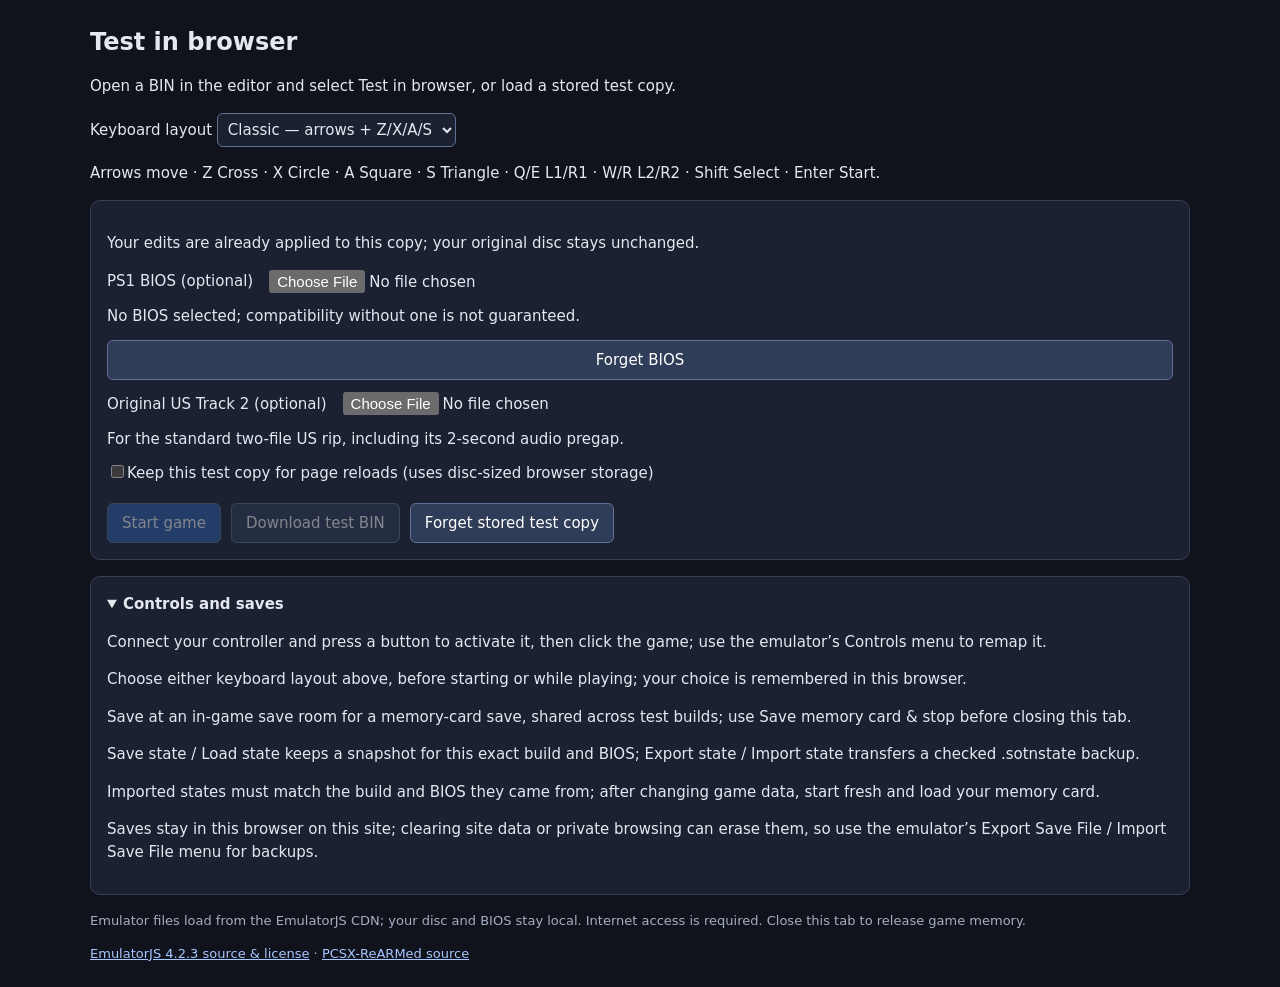
==== play.html @ ab30cd26 "Emulator on browser" ====
<!doctype html>
<html lang="en">
<head>
  <meta charset="utf-8">
  <meta name="viewport" content="width=device-width,initial-scale=1">
  <title>SOTN — Test in browser</title>
  <link rel="stylesheet" href="play.css">
</head>
<body>
  <main>
    <h1>Test in browser</h1>
    <p id="status" role="status">Waiting for a test copy from the editor…</p>
    <label>Keyboard layout
      <select id="keyboardPreset">
        <option value="classic">Classic — arrows + Z/X/A/S</option>
        <option value="wasd">WASD + I/J/K/L</option>
      </select>
    </label>
    <p id="keyboardHelp"></p>
    <section id="setup" aria-label="Game setup">
      <p>Your edits are already applied to this copy; your original disc stays unchanged.</p>
      <div class="options">
        <label>PS1 BIOS (optional)<input id="bios" type="file" accept=".bin"></label>
        <span id="biosName">No BIOS selected; compatibility without one is not guaranteed.</span>
        <button id="forgetBios" type="button">Forget BIOS</button>
        <label>Original US Track 2 (optional)<input id="audio" type="file" accept=".bin"></label>
        <span>For the standard two-file US rip, including its 2-second audio pregap.</span>
        <label class="check"><input id="keepBuild" type="checkbox">Keep this test copy for page reloads (uses disc-sized browser storage)</label>
      </div>
      <div class="actions">
        <button id="start" type="button" disabled>Start game</button>
        <button id="download" type="button" disabled>Download test BIN</button>
        <button id="resume" type="button" hidden>Load last test copy</button>
        <button id="forgetBuild" type="button">Forget stored test copy</button>
      </div>
    </section>
    <div id="game" aria-label="PlayStation emulator"></div>
    <button id="stop" type="button" hidden>Save memory card &amp; stop</button>
    <div id="stateControls" class="actions" hidden>
      <button id="saveState" type="button">Save state</button>
      <button id="loadState" type="button">Load state</button>
      <button id="exportState" type="button">Export state</button>
      <label>Import state <input id="importState" type="file" accept=".sotnstate"></label>
    </div>
    <p id="stateStatus" role="status"></p>
    <p id="saveStatus" role="status"></p>
    <details open>
      <summary>Controls and saves</summary>
      <p>Connect your controller and press a button to activate it, then click the game; use the emulator’s Controls menu to remap it.</p>
      <p>Choose either keyboard layout above, before starting or while playing; your choice is remembered in this browser.</p>
      <p>Save at an in-game save room for a memory-card save, shared across test builds; use Save memory card &amp; stop before closing this tab.</p>
      <p>Save state / Load state keeps a snapshot for this exact build and BIOS; Export state / Import state transfers a checked .sotnstate backup.</p>
      <p>Imported states must match the build and BIOS they came from; after changing game data, start fresh and load your memory card.</p>
      <p>Saves stay in this browser on this site; clearing site data or private browsing can erase them, so use the emulator’s Export Save File / Import Save File menu for backups.</p>
    </details>
    <p class="muted">Emulator files load from the EmulatorJS CDN; your disc and BIOS stay local. Internet access is required. Close this tab to release game memory.</p>
    <footer><a href="https://github.com/EmulatorJS/EmulatorJS/tree/v4.2.3" target="_blank" rel="noopener">EmulatorJS 4.2.3 source &amp; license</a> · <a href="https://github.com/EmulatorJS/pcsx_rearmed" target="_blank" rel="noopener">PCSX-ReARMed source</a></footer>
  </main>
  <script src="play-core.js"></script>
  <script src="play-store.js"></script>
  <script src="play.js"></script>
</body>
</html>
---- play.css ----
:root{color-scheme:dark;font:15px/1.5 system-ui,sans-serif;background:#10131b;color:#e4e8f1}
body{margin:0}main{max-width:1100px;margin:auto;padding:24px}h1{font-size:24px;margin:0 0 10px}
section,details{background:#1b2130;border:1px solid #343e54;border-radius:10px;padding:16px;margin:16px 0}
.options{display:grid;gap:12px}.options label:not(.check){display:flex;align-items:center;gap:16px;flex-wrap:wrap}
.actions{display:flex;gap:10px;flex-wrap:wrap;margin-top:18px}button{font:inherit;background:#303d59;color:#fff;border:1px solid #607294;border-radius:6px;padding:8px 14px;cursor:pointer}
button:disabled{opacity:.45;cursor:default}select{font:inherit;padding:6px;background:#1b2130;color:#e4e8f1;border:1px solid #607294;border-radius:6px}#start{background:#315eac}#game{width:100%;height:min(70vh,720px);min-height:360px;background:#000;border-radius:8px;overflow:hidden}#game:empty{display:none}
#stop{margin-top:16px}input{font:inherit}a{color:#a8c6ff}.muted,footer{color:#a5afc3;font-size:13px}summary{cursor:pointer;font-weight:600}[hidden]{display:none!important}
@media(max-width:600px){main{padding:12px}#game{min-height:260px;height:55vh}}
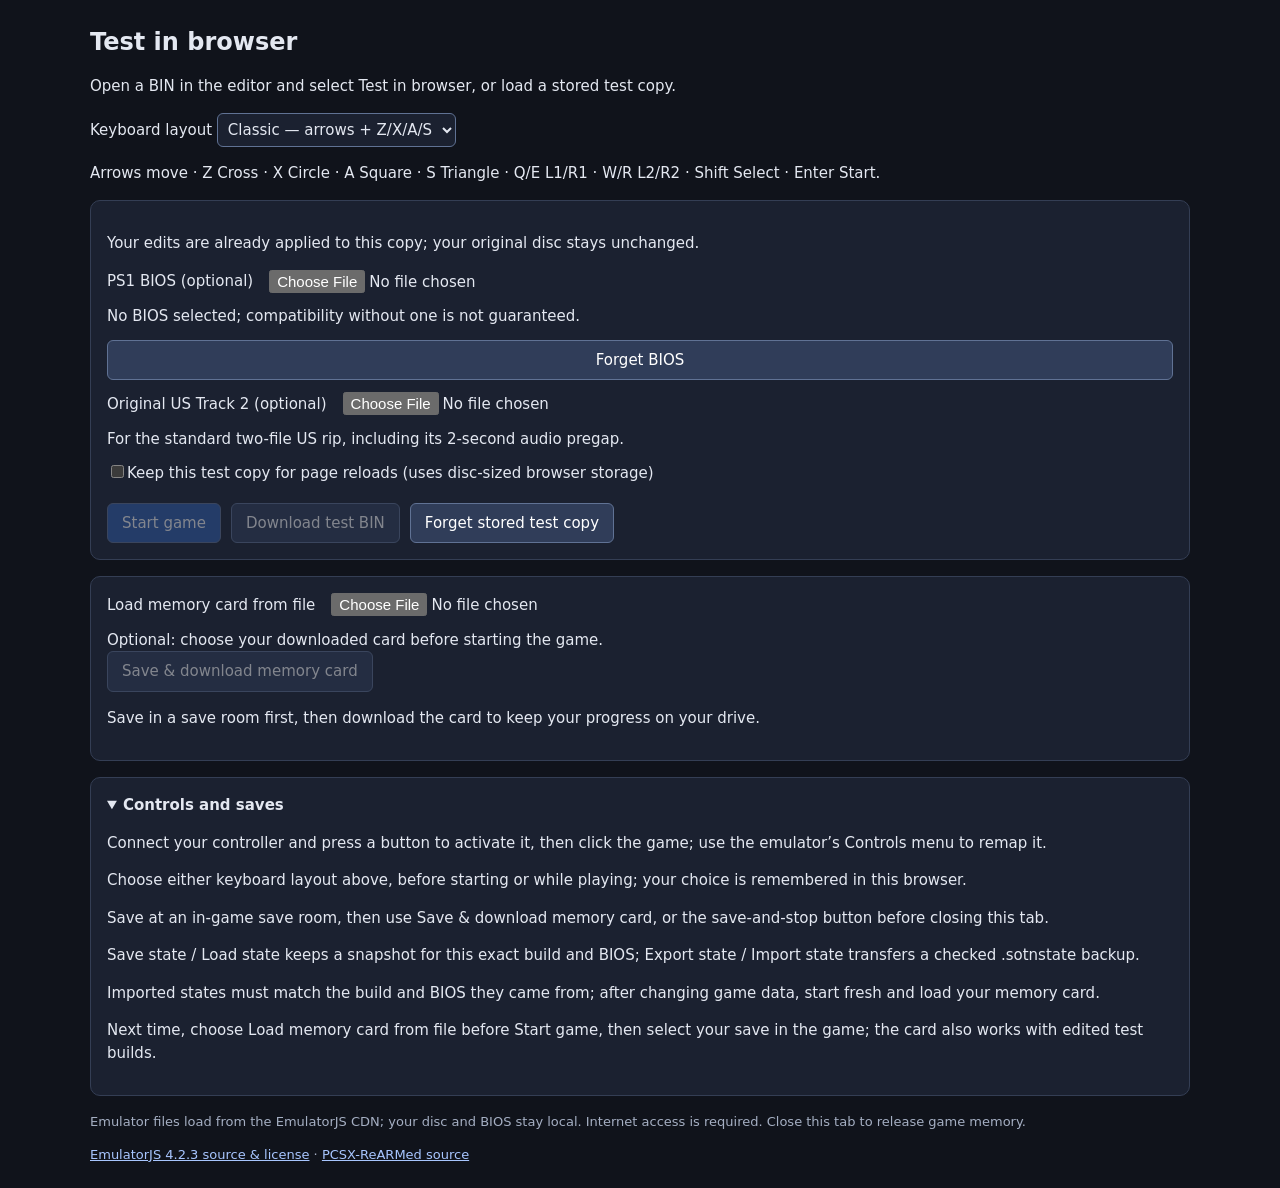
==== commit 141e39b5: "Add portable browser memory-card downloads and file loading" ====
--- a/play.html
+++ b/play.html
@@ -34,8 +34,22 @@
         <button id="forgetBuild" type="button">Forget stored test copy</button>
       </div>
     </section>
+    <section id="cardControls" aria-label="Memory card">
+      <div class="options">
+        <label>Load memory card from file <input id="importCard" type="file" accept=".srm,.mcr,.sav,.bin"></label>
+        <span id="cardName">Optional: choose your downloaded card before starting the game.</span>
+      </div>
+      <button id="downloadCard" type="button" disabled>Save &amp; download memory card</button>
+      <a id="cardDownload" hidden>Download memory card again</a>
+      <p id="cardStatus" role="status"></p>
+      <p>Save in a save room first, then download the card to keep your progress on your drive.</p>
+    </section>
+    <div id="playControls" class="actions" hidden>
+      <button id="fastForward" type="button" aria-pressed="false" aria-keyshortcuts="&#96;">⏩ Fast forward: off</button>
+      <span>Press the backtick key (&#96;) to toggle 3× speed.</span>
+    </div>
     <div id="game" aria-label="PlayStation emulator"></div>
-    <button id="stop" type="button" hidden>Save memory card &amp; stop</button>
+    <button id="stop" type="button" hidden>Save &amp; download memory card and stop</button>
     <div id="stateControls" class="actions" hidden>
       <button id="saveState" type="button">Save state</button>
       <button id="loadState" type="button">Load state</button>
@@ -48,16 +62,17 @@
       <summary>Controls and saves</summary>
       <p>Connect your controller and press a button to activate it, then click the game; use the emulator’s Controls menu to remap it.</p>
       <p>Choose either keyboard layout above, before starting or while playing; your choice is remembered in this browser.</p>
-      <p>Save at an in-game save room for a memory-card save, shared across test builds; use Save memory card &amp; stop before closing this tab.</p>
+      <p>Save at an in-game save room, then use Save &amp; download memory card, or the save-and-stop button before closing this tab.</p>
       <p>Save state / Load state keeps a snapshot for this exact build and BIOS; Export state / Import state transfers a checked .sotnstate backup.</p>
       <p>Imported states must match the build and BIOS they came from; after changing game data, start fresh and load your memory card.</p>
-      <p>Saves stay in this browser on this site; clearing site data or private browsing can erase them, so use the emulator’s Export Save File / Import Save File menu for backups.</p>
+      <p>Next time, choose Load memory card from file before Start game, then select your save in the game; the card also works with edited test builds.</p>
     </details>
     <p class="muted">Emulator files load from the EmulatorJS CDN; your disc and BIOS stay local. Internet access is required. Close this tab to release game memory.</p>
     <footer><a href="https://github.com/EmulatorJS/EmulatorJS/tree/v4.2.3" target="_blank" rel="noopener">EmulatorJS 4.2.3 source &amp; license</a> · <a href="https://github.com/EmulatorJS/pcsx_rearmed" target="_blank" rel="noopener">PCSX-ReARMed source</a></footer>
   </main>
   <script src="play-core.js"></script>
   <script src="play-store.js"></script>
+  <script src="play-card.js"></script>
   <script src="play.js"></script>
 </body>
 </html>
--- a/play.css
+++ b/play.css
@@ -4,5 +4,6 @@
 .options{display:grid;gap:12px}.options label:not(.check){display:flex;align-items:center;gap:16px;flex-wrap:wrap}
 .actions{display:flex;gap:10px;flex-wrap:wrap;margin-top:18px}button{font:inherit;background:#303d59;color:#fff;border:1px solid #607294;border-radius:6px;padding:8px 14px;cursor:pointer}
 button:disabled{opacity:.45;cursor:default}select{font:inherit;padding:6px;background:#1b2130;color:#e4e8f1;border:1px solid #607294;border-radius:6px}#start{background:#315eac}#game{width:100%;height:min(70vh,720px);min-height:360px;background:#000;border-radius:8px;overflow:hidden}#game:empty{display:none}
+#playControls{align-items:center;margin-bottom:12px}#fastForward[aria-pressed="true"]{background:#315eac;border-color:#a8c6ff}
 #stop{margin-top:16px}input{font:inherit}a{color:#a8c6ff}.muted,footer{color:#a5afc3;font-size:13px}summary{cursor:pointer;font-weight:600}[hidden]{display:none!important}
 @media(max-width:600px){main{padding:12px}#game{min-height:260px;height:55vh}}
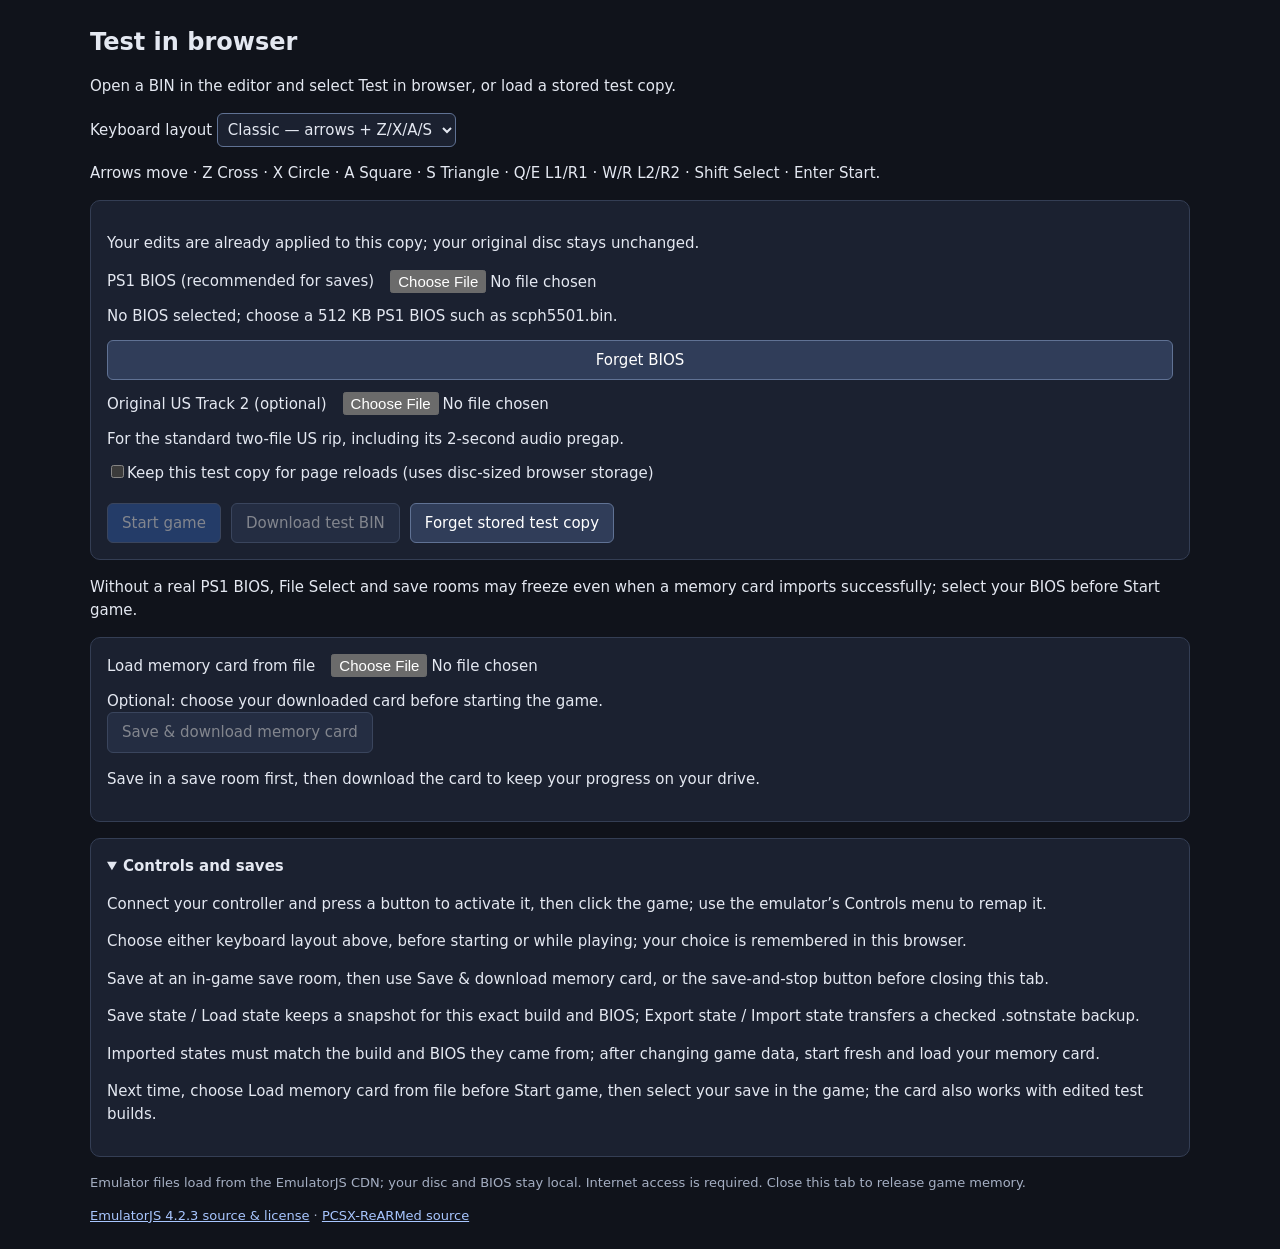
==== commit 11c5ae9f: "Clarify BIOS requirement for reliable browser memory-card access" ====
--- a/play.html
+++ b/play.html
@@ -20,8 +20,8 @@
     <section id="setup" aria-label="Game setup">
       <p>Your edits are already applied to this copy; your original disc stays unchanged.</p>
       <div class="options">
-        <label>PS1 BIOS (optional)<input id="bios" type="file" accept=".bin"></label>
-        <span id="biosName">No BIOS selected; compatibility without one is not guaranteed.</span>
+        <label>PS1 BIOS (recommended for saves)<input id="bios" type="file" accept=".bin"></label>
+        <span id="biosName">No BIOS selected; choose a 512 KB PS1 BIOS such as scph5501.bin.</span>
         <button id="forgetBios" type="button">Forget BIOS</button>
         <label>Original US Track 2 (optional)<input id="audio" type="file" accept=".bin"></label>
         <span>For the standard two-file US rip, including its 2-second audio pregap.</span>
@@ -34,6 +34,7 @@
         <button id="forgetBuild" type="button">Forget stored test copy</button>
       </div>
     </section>
+    <p id="biosWarning" role="status">Without a real PS1 BIOS, File Select and save rooms may freeze even when a memory card imports successfully; select your BIOS before Start game.</p>
     <section id="cardControls" aria-label="Memory card">
       <div class="options">
         <label>Load memory card from file <input id="importCard" type="file" accept=".srm,.mcr,.sav,.bin"></label>
